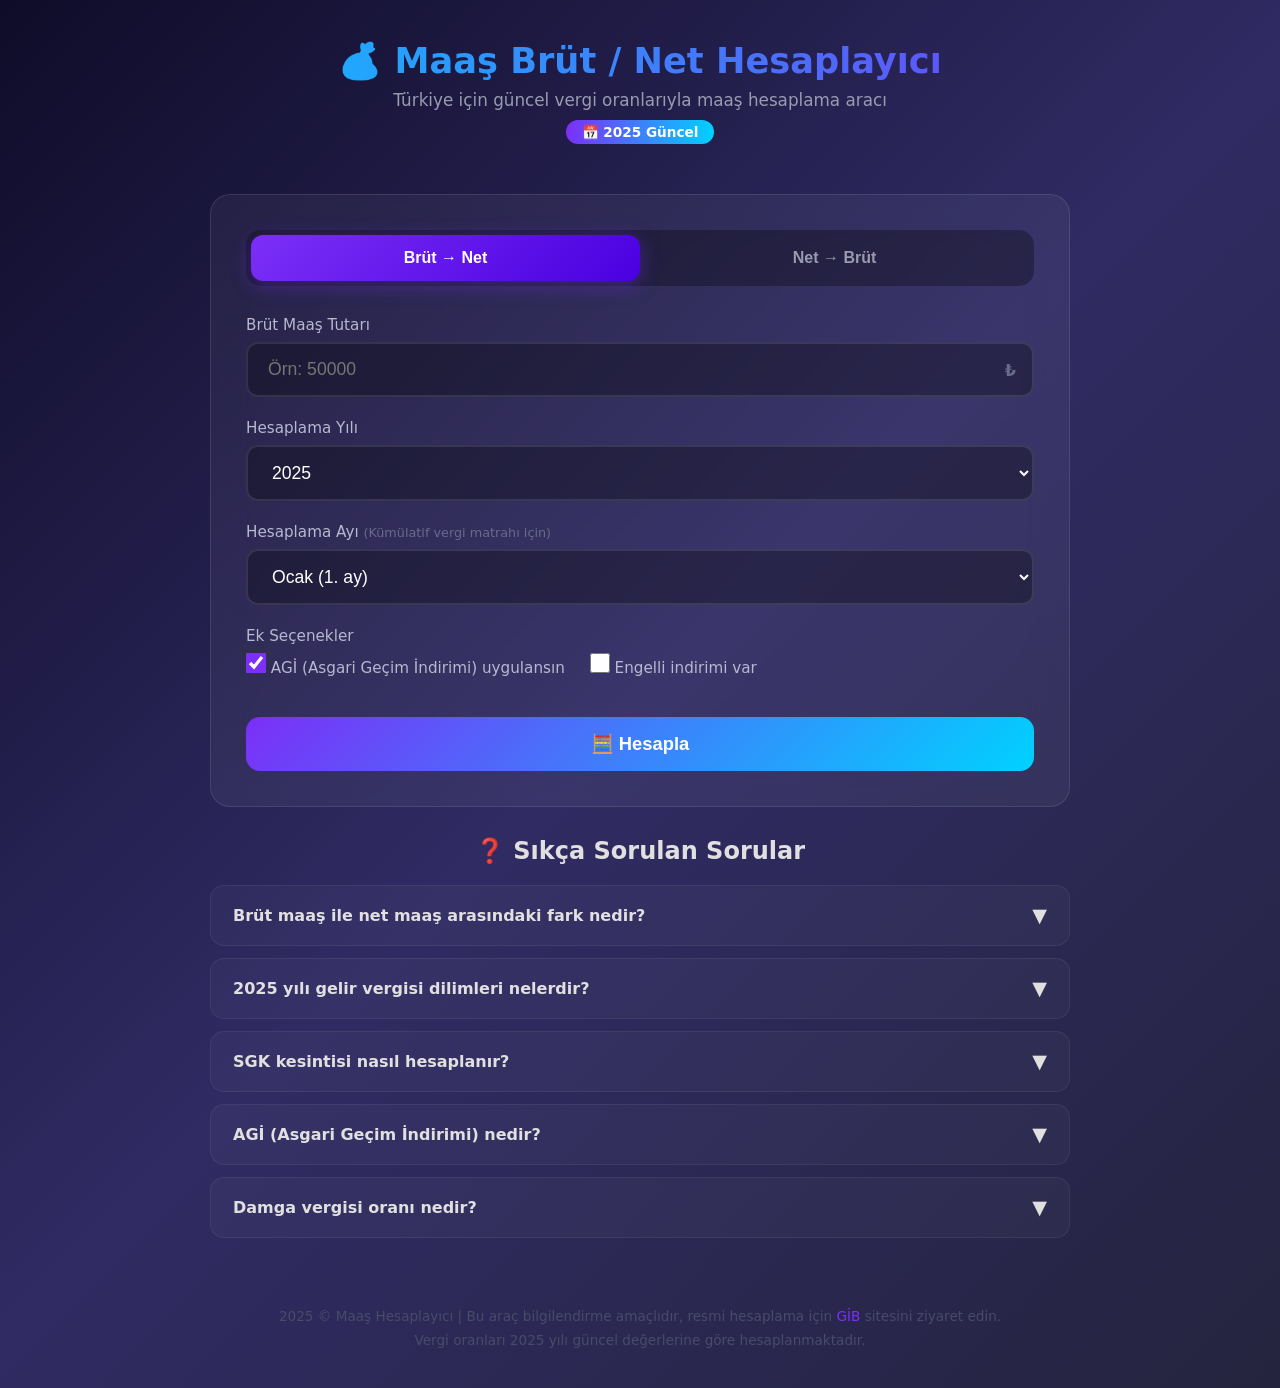
==== index.html @ 547c8569 "Create index.html" ====
<!DOCTYPE html>
<html lang="tr">
<head>
    <meta charset="UTF-8">
    <meta name="viewport" content="width=device-width, initial-scale=1.0">

    <!-- SEO META TAGLAR -->
    <title>Maaş Brüt Net Hesaplayıcı 2025 | Güncel Vergi Oranları</title>
    <meta name="description" content="2025 yılı güncel vergi oranlarıyla brüt maaştan net maaş, net maaştan brüt maaş hesaplama. SGK, gelir vergisi, damga vergisi otomatik hesaplama aracı.">
    <meta name="keywords" content="brüt net hesaplama, maaş hesaplama, brüt maaş hesaplama, net maaş hesaplama, SGK kesintisi, gelir vergisi hesaplama, 2025 maaş hesaplayıcı, maaş hesaplayıcı">
    <meta name="author" content="Maaş Hesaplayıcı">
    <meta name="robots" content="index, follow">
    <link rel="canonical" href="https://seninsiten.vercel.app/">

    <!-- Open Graph (Sosyal medya paylaşımı için) -->
    <meta property="og:title" content="Maaş Brüt Net Hesaplayıcı 2025">
    <meta property="og:description" content="Güncel vergi oranlarıyla brüt-net maaş hesaplama aracı">
    <meta property="og:type" content="website">
    <meta property="og:url" content="https://seninsiten.vercel.app/">

    <!-- Schema Markup (Google zengin sonuç) -->
    <script type="application/ld+json">
    {
        "@context": "https://schema.org",
        "@type": "WebApplication",
        "name": "Maaş Brüt Net Hesaplayıcı 2025",
        "description": "2025 güncel vergi oranlarıyla maaş hesaplama aracı",
        "url": "https://seninsiten.vercel.app/",
        "applicationCategory": "FinanceApplication",
        "operatingSystem": "Web",
        "offers": {
            "@type": "Offer",
            "price": "0",
            "priceCurrency": "TRY"
        }
    }
    </script>

    <style>
        * {
            margin: 0;
            padding: 0;
            box-sizing: border-box;
        }

        body {
            font-family: 'Segoe UI', system-ui, -apple-system, sans-serif;
            background: linear-gradient(135deg, #0f0c29, #302b63, #24243e);
            min-height: 100vh;
            color: #e0e0e0;
        }

        /* Header */
        header {
            text-align: center;
            padding: 40px 20px 20px;
        }

        header h1 {
            font-size: 2.2rem;
            background: linear-gradient(90deg, #00d2ff, #7b2ff7);
            -webkit-background-clip: text;
            -webkit-text-fill-color: transparent;
            background-clip: text;
            margin-bottom: 8px;
        }

        header p {
            color: #9a9ab0;
            font-size: 1.05rem;
        }

        .year-badge {
            display: inline-block;
            background: linear-gradient(90deg, #7b2ff7, #00d2ff);
            color: white;
            padding: 4px 16px;
            border-radius: 20px;
            font-size: 0.85rem;
            font-weight: 600;
            margin-top: 10px;
        }

        /* Container */
        .container {
            max-width: 900px;
            margin: 30px auto;
            padding: 0 20px;
        }

        /* Card */
        .card {
            background: rgba(255, 255, 255, 0.05);
            backdrop-filter: blur(20px);
            border: 1px solid rgba(255, 255, 255, 0.1);
            border-radius: 20px;
            padding: 35px;
            margin-bottom: 25px;
        }

        /* Hesaplama Yönü Toggle */
        .direction-toggle {
            display: flex;
            background: rgba(0, 0, 0, 0.3);
            border-radius: 15px;
            padding: 5px;
            margin-bottom: 30px;
        }

        .toggle-btn {
            flex: 1;
            padding: 14px;
            border: none;
            border-radius: 12px;
            background: transparent;
            color: #9a9ab0;
            font-size: 1rem;
            font-weight: 600;
            cursor: pointer;
            transition: all 0.3s;
        }

        .toggle-btn.active {
            background: linear-gradient(135deg, #7b2ff7, #4a00e0);
            color: white;
            box-shadow: 0 4px 20px rgba(123, 47, 247, 0.4);
        }

        /* Form */
        .form-group {
            margin-bottom: 22px;
        }

        .form-group label {
            display: block;
            margin-bottom: 8px;
            font-weight: 500;
            color: #b8b8d0;
            font-size: 0.95rem;
        }

        .form-group label .info {
            font-size: 0.8rem;
            color: #6a6a8a;
        }

        .input-wrapper {
            position: relative;
        }

        .input-wrapper input, .input-wrapper select {
            width: 100%;
            padding: 15px 20px;
            padding-right: 50px;
            border: 2px solid rgba(255, 255, 255, 0.1);
            border-radius: 12px;
            background: rgba(0, 0, 0, 0.3);
            color: white;
            font-size: 1.1rem;
            transition: border-color 0.3s;
            outline: none;
        }

        .input-wrapper input:focus, .input-wrapper select:focus {
            border-color: #7b2ff7;
        }

        .input-wrapper .currency {
            position: absolute;
            right: 18px;
            top: 50%;
            transform: translateY(-50%);
            color: #6a6a8a;
            font-weight: 600;
        }

        .input-wrapper select {
            padding-right: 20px;
            cursor: pointer;
        }

        .input-wrapper select option {
            background: #1a1a2e;
            color: white;
        }

        /* Checkbox */
        .checkbox-group {
            display: flex;
            gap: 25px;
            flex-wrap: wrap;
        }

        .checkbox-item {
            display: flex;
            align-items: center;
            gap: 10px;
            cursor: pointer;
        }

        .checkbox-item input[type="checkbox"] {
            width: 20px;
            height: 20px;
            accent-color: #7b2ff7;
            cursor: pointer;
        }

        /* Button */
        .calc-btn {
            width: 100%;
            padding: 16px;
            border: none;
            border-radius: 14px;
            background: linear-gradient(135deg, #7b2ff7, #00d2ff);
            color: white;
            font-size: 1.15rem;
            font-weight: 700;
            cursor: pointer;
            transition: transform 0.2s, box-shadow 0.2s;
            margin-top: 10px;
        }

        .calc-btn:hover {
            transform: translateY(-2px);
            box-shadow: 0 8px 30px rgba(123, 47, 247, 0.5);
        }

        .calc-btn:active {
            transform: translateY(0);
        }

        /* Sonuç */
        .result-card {
            display: none;
        }

        .result-card.show {
            display: block;
        }

        .result-header {
            text-align: center;
            margin-bottom: 25px;
        }

        .result-header h2 {
            font-size: 1.3rem;
            color: #b8b8d0;
            margin-bottom: 10px;
        }

        .result-amount {
            font-size: 3rem;
            font-weight: 800;
            background: linear-gradient(90deg, #00d2ff, #7b2ff7);
            -webkit-background-clip: text;
            -webkit-text-fill-color: transparent;
            background-clip: text;
        }

        .result-amount .small {
            font-size: 1.5rem;
        }

        /* Detay Tablosu */
        .detail-table {
            width: 100%;
            border-collapse: collapse;
        }

        .detail-table tr {
            border-bottom: 1px solid rgba(255, 255, 255, 0.06);
        }

        .detail-table tr:last-child {
            border-bottom: none;
        }

        .detail-table td {
            padding: 14px 5px;
        }

        .detail-table td:first-child {
            color: #9a9ab0;
        }

        .detail-table td:last-child {
            text-align: right;
            font-weight: 600;
            color: #e0e0e0;
            font-variant-numeric: tabular-nums;
        }

        .detail-table tr.highlight td {
            color: #00d2ff;
            font-weight: 700;
            font-size: 1.05rem;
            padding-top: 18px;
        }

        .detail-table tr.total td {
            color: #7b2ff7;
            font-weight: 700;
            font-size: 1.1rem;
            border-top: 2px solid rgba(123, 47, 247, 0.3);
            padding-top: 18px;
        }

        .detail-table tr.negative td:last-child {
            color: #ff6b6b;
        }

        /* Vergi Dilimi Göstergesi */
        .tax-bracket {
            margin-top: 25px;
            padding: 20px;
            background: rgba(0, 0, 0, 0.2);
            border-radius: 14px;
        }

        .tax-bracket h3 {
            color: #b8b8d0;
            margin-bottom: 12px;
            font-size: 1rem;
        }

        .bracket-bar {
            height: 10px;
            border-radius: 5px;
            background: rgba(255, 255, 255, 0.1);
            overflow: hidden;
            margin-bottom: 10px;
        }

        .bracket-fill {
            height: 100%;
            border-radius: 5px;
            background: linear-gradient(90deg, #00d2ff, #7b2ff7, #ff6b6b);
            transition: width 0.5s ease;
        }

        .bracket-labels {
            display: flex;
            justify-content: space-between;
            font-size: 0.8rem;
            color: #6a6a8a;
        }

        /* SSS Bölümü */
        .faq-section {
            margin-top: 30px;
        }

        .faq-section h2 {
            font-size: 1.5rem;
            margin-bottom: 20px;
            color: #e0e0e0;
            text-align: center;
        }

        .faq-item {
            background: rgba(255, 255, 255, 0.03);
            border: 1px solid rgba(255, 255, 255, 0.06);
            border-radius: 14px;
            margin-bottom: 12px;
            overflow: hidden;
        }

        .faq-question {
            padding: 18px 22px;
            cursor: pointer;
            font-weight: 600;
            display: flex;
            justify-content: space-between;
            align-items: center;
            transition: background 0.3s;
        }

        .faq-question:hover {
            background: rgba(255, 255, 255, 0.03);
        }

        .faq-question .arrow {
            transition: transform 0.3s;
            font-size: 1.2rem;
        }

        .faq-item.open .faq-question .arrow {
            transform: rotate(180deg);
        }

        .faq-answer {
            max-height: 0;
            overflow: hidden;
            transition: max-height 0.3s ease;
        }

        .faq-answer p {
            padding: 0 22px 18px;
            color: #9a9ab0;
            line-height: 1.7;
        }

        .faq-item.open .faq-answer {
            max-height: 300px;
        }

        /* Footer */
        footer {
            text-align: center;
            padding: 40px 20px;
            color: #4a4a6a;
            font-size: 0.85rem;
        }

        footer a {
            color: #7b2ff7;
            text-decoration: none;
        }

        /* Responsive */
        @media (max-width: 600px) {
            header h1 {
                font-size: 1.6rem;
            }

            .card {
                padding: 22px;
            }

            .result-amount {
                font-size: 2.2rem;
            }

            .checkbox-group {
                flex-direction: column;
                gap: 12px;
            }
        }
    </style>
</head>
<body>

    <header>
        <h1>💰 Maaş Brüt / Net Hesaplayıcı</h1>
        <p>Türkiye için güncel vergi oranlarıyla maaş hesaplama aracı</p>
        <span class="year-badge">📅 2025 Güncel</span>
    </header>

    <div class="container">

        <!-- Hesaplama Kartı -->
        <div class="card">
            <!-- Yön Seçimi -->
            <div class="direction-toggle">
                <button class="toggle-btn active" onclick="setDirection('brut-net')" id="btn-brut-net">
                    Brüt → Net
                </button>
                <button class="toggle-btn" onclick="setDirection('net-brut')" id="btn-net-brut">
                    Net → Brüt
                </button>
            </div>

            <!-- Maaş Girişi -->
            <div class="form-group">
                <label id="salary-label">Brüt Maaş Tutarı</label>
                <div class="input-wrapper">
                    <input type="number" id="salary" placeholder="Örn: 50000" min="0">
                    <span class="currency">₺</span>
                </div>
            </div>

            <!-- Yıl Seçimi -->
            <div class="form-group">
                <label>Hesaplama Yılı</label>
                <div class="input-wrapper">
                    <select id="year">
                        <option value="2025" selected>2025</option>
                    </select>
                </div>
            </div>

            <!-- Kümülatif Vergi Matrahı (Ay Seçimi) -->
            <div class="form-group">
                <label>Hesaplama Ayı <span class="info">(Kümülatif vergi matrahı için)</span></label>
                <div class="input-wrapper">
                    <select id="month">
                        <option value="1">Ocak (1. ay)</option>
                        <option value="2">Şubat (2. ay)</option>
                        <option value="3">Mart (3. ay)</option>
                        <option value="4">Nisan (4. ay)</option>
                        <option value="5">Mayıs (5. ay)</option>
                        <option value="6">Haziran (6. ay)</option>
                        <option value="7">Temmuz (7. ay)</option>
                        <option value="8">Ağustos (8. ay)</option>
                        <option value="9">Eylül (9. ay)</option>
                        <option value="10">Ekim (10. ay)</option>
                        <option value="11">Kasım (11. ay)</option>
                        <option value="12">Aralık (12. ay)</option>
                    </select>
                </div>
            </div>

            <!-- Ek Seçenekler -->
            <div class="form-group">
                <label>Ek Seçenekler</label>
                <div class="checkbox-group">
                    <label class="checkbox-item">
                        <input type="checkbox" id="agimin" checked>
                        AGİ (Asgari Geçim İndirimi) uygulansın
                    </label>
                    <label class="checkbox-item">
                        <input type="checkbox" id="disabled">
                        Engelli indirimi var
                    </label>
                </div>
            </div>

            <button class="calc-btn" onclick="calculate()">
                🧮 Hesapla
            </button>
        </div>

        <!-- Sonuç Kartı -->
        <div class="card result-card" id="result-card">
            <div class="result-header">
                <h2 id="result-title">Net Maaşınız</h2>
                <div class="result-amount" id="result-amount">₺0</div>
            </div>

            <table class="detail-table">
                <tr class="highlight">
                    <td>Brüt Maaş</td>
                    <td id="r-brut">₺0</td>
                </tr>
                <tr class="negative">
                    <td>SGK İşçi Payı (%14)</td>
                    <td id="r-sgk">-₺0</td>
                </tr>
                <tr class="negative">
                    <td>İşsizlik Sigortası İşçi Payı (%1)</td>
                    <td id="r-issizlik">-₺0</td>
                </tr>
                <tr>
                    <td>Gelir Vergisi Matrahı</td>
                    <td id="r-matrah">₺0</td>
                </tr>
                <tr class="negative">
                    <td>Gelir Vergisi</td>
                    <td id="r-gelir">-₺0</td>
                </tr>
                <tr class="negative">
                    <td>Damga Vergisi (%0.759)</td>
                    <td id="r-damga">-₺0</td>
                </tr>
                <tr>
                    <td>Toplam Kesinti</td>
                    <td id="r-toplam-kesinti">₺0</td>
                </tr>
                <tr class="total">
                    <td id="r-net-label">Net Maaş</td>
                    <td id="r-net">₺0</td>
                </tr>
            </table>

            <!-- İşveren Maliyeti -->
            <div style="margin-top: 25px; padding-top: 20px; border-top: 1px solid rgba(255,255,255,0.06);">
                <table class="detail-table">
                    <tr>
                        <td style="color: #6a6a8a; font-size: 0.9rem;" colspan="2">
                            İşveren Tarafı
                        </td>
                    </tr>
                    <tr>
                        <td>SGK İşveren Payı (%15.5)</td>
                        <td id="r-sgk-isveren">₺0</td>
                    </tr>
                    <tr>
                        <td>İşsizlik Sigortası İşveren Payı (%2)</td>
                        <td id="r-issizlik-isveren">₺0</td>
                    </tr>
                    <tr class="total">
                        <td>Toplam İşveren Maliyeti</td>
                        <td id="r-isveren-maliyet">₺0</td>
                    </tr>
                </table>
            </div>

            <!-- Vergi Dilimi -->
            <div class="tax-bracket">
                <h3>📊 Gelir Vergisi Dilimi</h3>
                <div class="bracket-bar">
                    <div class="bracket-fill" id="bracket-fill" style="width: 0%"></div>
                </div>
                <div class="bracket-labels">
                    <span>%15</span>
                    <span>%20</span>
                    <span>%27</span>
                    <span>%35</span>
                    <span>%40</span>
                </div>
                <p style="margin-top: 10px; font-size: 0.9rem; color: #9a9ab0;" id="bracket-text">
                    Vergi diliminiz hesaplandıktan sonra burada görünecek.
                </p>
            </div>
        </div>

        <!-- SSS (SEO için çok önemli) -->
        <div class="faq-section">
            <h2>❓ Sıkça Sorulan Sorular</h2>

            <article class="faq-item">
                <div class="faq-question" onclick="toggleFaq(this)">
                    <span>Brüt maaş ile net maaş arasındaki fark nedir?</span>
                    <span class="arrow">▼</span>
                </div>
                <div class="faq-answer">
                    <p>Brüt maaş, herhangi bir kesinti yapılmadan önceki toplam maaş tutarıdır. Net maaş ise SGK primi, gelir vergisi ve damga vergisi gibi yasal kesintiler düşüldükten sonra elinize geçen tutardır. 2025 yılında brüt maaştan net maaşa geçişte yaklaşık %25-35 oranında kesinti uygulanmaktadır.</p>
                </div>
            </article>

            <article class="faq-item">
                <div class="faq-question" onclick="toggleFaq(this)">
                    <span>2025 yılı gelir vergisi dilimleri nelerdir?</span>
                    <span class="arrow">▼</span>
                </div>
                <div class="faq-answer">
                    <p>2025 yılı gelir vergisi dilimleri: 158.000 TL'ye kadar %15, 330.000 TL'ye kadar %20, 800.000 TL'ye kadar %27, 4.300.000 TL'ye kadar %35, 4.300.000 TL üzeri %40 oranında uygulanmaktadır. Bu dilimler kümülatif vergi matrahına göre hesaplanır.</p>
                </div>
            </article>

            <article class="faq-item">
                <div class="faq-question" onclick="toggleFaq(this)">
                    <span>SGK kesintisi nasıl hesaplanır?</span>
                    <span class="arrow">▼</span>
                </div>
                <div class="faq-answer">
                    <p>SGK işçi payı brüt maaşın %14'ü, işsizlik sigortası işçi payı ise %1'i oranında kesilir. İşveren tarafında ise SGK payı %15.5, işsizlik sigortası %2 olarak hesaplanır. SGK primine esas kazanç tavanı 2025 yılı için aylık olarak belirlenmiştir.</p>
                </div>
            </article>

            <article class="faq-item">
                <div class="faq-question" onclick="toggleFaq(this)">
                    <span>AGİ (Asgari Geçim İndirimi) nedir?</span>
                    <span class="arrow">▼</span>
                </div>
                <div class="faq-answer">
                    <p>AGİ, çalışanların asgari geçim düzeyindeki gelirlerinin vergilendirilmemesi için uygulanan bir indirimdir. Medeni durum ve çocuk sayısına göre değişen AGİ tutarı, hesaplanan gelir vergisinden düşülür. 2025 yılında AGİ uygulaması devam etmektedir.</p>
                </div>
            </article>

            <article class="faq-item">
                <div class="faq-question" onclick="toggleFaq(this)">
                    <span>Damga vergisi oranı nedir?</span>
                    <span class="arrow">▼</span>
                </div>
                <div class="faq-answer">
                    <p>Maaş bordrosunda uygulanan damga vergisi oranı binde 7.59'dur (%0.759). Bu oran brüt maaş üzerinden hesaplanır ve net maaştan düşülür.</p>
                </div>
            </article>
        </div>

    </div>

    <footer>
        <p>2025 © Maaş Hesaplayıcı | Bu araç bilgilendirme amaçlıdır, resmi hesaplama için
            <a href="https://www.gib.gov.tr" target="_blank" rel="noopener">GİB</a> sitesini ziyaret edin.
        </p>
        <p style="margin-top: 8px;">
            Vergi oranları 2025 yılı güncel değerlerine göre hesaplanmaktadır.
        </p>
    </footer>

    <script>
        // ============= AYARLAR =============
        let direction = 'brut-net';

        // 2025 Gelir Vergisi Dilimleri
        const TAX_BRACKETS_2025 = [
            { limit: 158000, rate: 0.15 },
            { limit: 330000, rate: 0.20 },
            { limit: 800000, rate: 0.27 },
            { limit: 4300000, rate: 0.35 },
            { limit: Infinity, rate: 0.40 }
        ];

        const SGK_EMPLOYEE = 0.14;
        const UNEMPLOYMENT_EMPLOYEE = 0.01;
        const SGK_EMPLOYER = 0.155;
        const UNEMPLOYMENT_EMPLOYER = 0.02;
        const STAMP_TAX = 0.00759;

        // SGK Taban ve Tavan (2025 - yaklaşık değerler, güncellenebilir)
        const SGK_TABAN_2025 = 22104; // Asgari ücret brüt
        const SGK_TAVAN_2025 = 165780; // SGK tavan

        // ============= YÖN DEĞİŞTİRME =============
        function setDirection(dir) {
            direction = dir;
            document.getElementById('btn-brut-net').classList.toggle('active', dir === 'brut-net');
            document.getElementById('btn-net-brut').classList.toggle('active', dir === 'net-brut');
            document.getElementById('salary-label').textContent =
                dir === 'brut-net' ? 'Brüt Maaş Tutarı' : 'Net Maaş Tutarı (Elde etmek istediğiniz)';
            document.getElementById('salary').placeholder =
                dir === 'brut-net' ? 'Örn: 50000' : 'Örn: 35000';
        }

        // ============= GELİR VERGİSİ HESAPLAMA =============
        function calculateIncomeTax(cumulativeBase, currentMatrah) {
            const prevBase = cumulativeBase - currentMatrah;
            const totalTax = calcTaxForAmount(cumulativeBase);
            const prevTax = calcTaxForAmount(prevBase);
            return totalTax - prevTax;
        }

        function calcTaxForAmount(amount) {
            if (amount <= 0) return 0;
            let tax = 0;
            let prev = 0;
            for (const bracket of TAX_BRACKETS_2025) {
                if (amount <= bracket.limit) {
                    tax += (amount - prev) * bracket.rate;
                    break;
                } else {
                    tax += (bracket.limit - prev) * bracket.rate;
                    prev = bracket.limit;
                }
            }
            return tax;
        }

        function getCurrentBracketRate(cumulativeBase) {
            for (const bracket of TAX_BRACKETS_2025) {
                if (cumulativeBase <= bracket.limit) {
                    return bracket.rate;
                }
            }
            return 0.40;
        }

        function getBracketPercentage(cumulativeBase) {
            const maxRelevant = 4300000;
            return Math.min((cumulativeBase / maxRelevant) * 100, 100);
        }

        // ============= ANA HESAPLAMA =============
        function calculate() {
            const salaryInput = parseFloat(document.getElementById('salary').value);
            const month = parseInt(document.getElementById('month').value);

            if (!salaryInput || salaryInput <= 0) {
                alert('Lütfen geçerli bir maaş tutarı girin.');
                return;
            }

            let brut, net;

            if (direction === 'brut-net') {
                brut = salaryInput;
            } else {
                // Net'ten brüte iteratif hesaplama
                brut = findBrutFromNet(salaryInput, month);
            }

            // SGK matrahı (tavan kontrolü)
            const sgkMatrah = Math.min(brut, SGK_TAVAN_2025);

            // SGK Kesintileri
            const sgkEmployee = sgkMatrah * SGK_EMPLOYEE;
            const unemploymentEmployee = sgkMatrah * UNEMPLOYMENT_EMPLOYEE;

            // Gelir Vergisi Matrahı
            const gelirMatrah = brut - sgkEmployee - unemploymentEmployee;

            // Kümülatif matrah (önceki aylar + bu ay)
            const cumulativeBase = gelirMatrah * month;
            const prevCumulativeBase = gelirMatrah * (month - 1);

            // Gelir Vergisi
            const incomeTax = calculateIncomeTax(cumulativeBase, gelirMatrah);

            // Damga Vergisi
            const stampTax = brut * STAMP_TAX;

            // Toplam Kesinti
            const totalDeduction = sgkEmployee + unemploymentEmployee + incomeTax + stampTax;

            // Net Maaş
            net = brut - totalDeduction;

            // İşveren Maliyeti
            const sgkEmployer = sgkMatrah * SGK_EMPLOYER;
            const unemploymentEmployer = sgkMatrah * UNEMPLOYMENT_EMPLOYER;
            const totalEmployerCost = brut + sgkEmployer + unemploymentEmployer;

            // Vergi dilimi bilgisi
            const currentRate = getCurrentBracketRate(cumulativeBase);
            const bracketPercent = getBracketPercentage(cumulativeBase);

            // Sonuçları göster
            displayResults({
                brut, net, sgkEmployee, unemploymentEmployee,
                gelirMatrah, incomeTax, stampTax, totalDeduction,
                sgkEmployer, unemploymentEmployer, totalEmployerCost,
                currentRate, bracketPercent, cumulativeBase, month
            });
        }

        function findBrutFromNet(targetNet, month) {
            // Binary search ile brüt maaş bul
            let low = targetNet;
            let high = targetNet * 2.5;

            for (let i = 0; i < 100; i++) {
                const mid = (low + high) / 2;
                const sgkMatrah = Math.min(mid, SGK_TAVAN_2025);
                const sgk = sgkMatrah * SGK_EMPLOYEE;
                const issizlik = sgkMatrah * UNEMPLOYMENT_EMPLOYEE;
                const matrah = mid - sgk - issizlik;
                const cumBase = matrah * month;
                const tax = calculateIncomeTax(cumBase, matrah);
                const damga = mid * STAMP_TAX;
                const calcNet = mid - sgk - issizlik - tax - damga;

                if (Math.abs(calcNet - targetNet) < 0.01) {
                    return mid;
                } else if (calcNet > targetNet) {
                    high = mid;
                } else {
                    low = mid;
                }
            }
            return (low + high) / 2;
        }

        // ============= SONUÇLARI GÖSTER =============
        function displayResults(r) {
            const fmt = (n) => '₺' + n.toLocaleString('tr-TR', {
                minimumFractionDigits: 2,
                maximumFractionDigits: 2
            });

            document.getElementById('result-card').classList.add('show');

            if (direction === 'brut-net') {
                document.getElementById('result-title').textContent = 'Net Maaşınız';
                document.getElementById('result-amount').innerHTML = fmt(r.net);
            } else {
                document.getElementById('result-title').textContent = 'Brüt Maaşınız';
                document.getElementById('result-amount').innerHTML = fmt(r.brut);
            }

            document.getElementById('r-brut').textContent = fmt(r.brut);
            document.getElementById('r-sgk').textContent = '-' + fmt(r.sgkEmployee);
            document.getElementById('r-issizlik').textContent = '-' + fmt(r.unemploymentEmployee);
            document.getElementById('r-matrah').textContent = fmt(r.gelirMatrah);
            document.getElementById('r-gelir').textContent = '-' + fmt(r.incomeTax);
            document.getElementById('r-damga').textContent = '-' + fmt(r.stampTax);
            document.getElementById('r-toplam-kesinti').textContent = '-' + fmt(r.totalDeduction);
            document.getElementById('r-net').textContent = fmt(r.net);

            document.getElementById('r-sgk-isveren').textContent = fmt(r.sgkEmployer);
            document.getElementById('r-issizlik-isveren').textContent = fmt(r.unemploymentEmployer);
            document.getElementById('r-isveren-maliyet').textContent = fmt(r.totalEmployerCost);

            // Vergi dilimi
            document.getElementById('bracket-fill').style.width = r.bracketPercent + '%';
            document.getElementById('bracket-text').textContent =
                `${r.month}. ay sonu kümülatif vergi matrahınız: ${fmt(r.cumulativeBase)} → Mevcut dilim: %${(r.currentRate * 100).toFixed(0)}`;

            // Sonuç kartına kaydır
            document.getElementById('result-card').scrollIntoView({
                behavior: 'smooth',
                block: 'start'
            });
        }

        // ============= SSS TOGGLE =============
        function toggleFaq(el) {
            const item = el.parentElement;
            item.classList.toggle('open');
        }

        // Enter tuşuyla hesaplama
        document.getElementById('salary').addEventListener('keypress', function(e) {
            if (e.key === 'Enter') calculate();
        });
    </script>

</body>
</html>
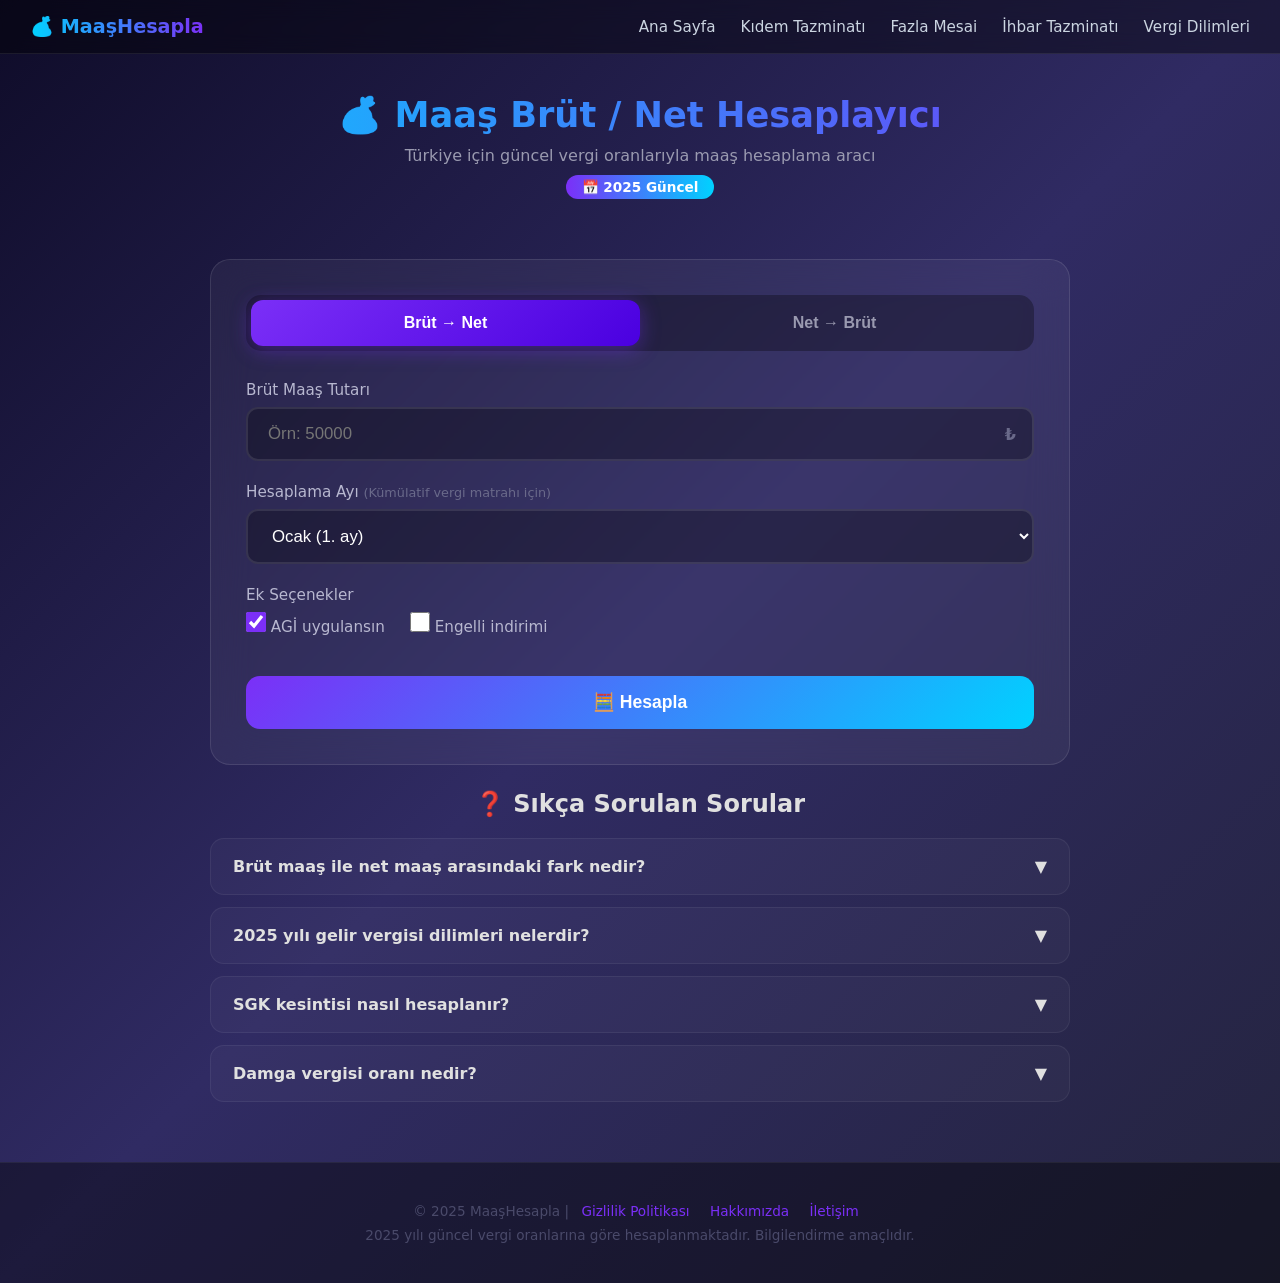
==== commit 9dbd258d: "Update index.html" ====
--- a/index.html
+++ b/index.html
@@ -3,22 +3,16 @@
 <head>
     <meta charset="UTF-8">
     <meta name="viewport" content="width=device-width, initial-scale=1.0">
-
-    <!-- SEO META TAGLAR -->
     <title>Maaş Brüt Net Hesaplayıcı 2025 | Güncel Vergi Oranları</title>
     <meta name="description" content="2025 yılı güncel vergi oranlarıyla brüt maaştan net maaş, net maaştan brüt maaş hesaplama. SGK, gelir vergisi, damga vergisi otomatik hesaplama aracı.">
-    <meta name="keywords" content="brüt net hesaplama, maaş hesaplama, brüt maaş hesaplama, net maaş hesaplama, SGK kesintisi, gelir vergisi hesaplama, 2025 maaş hesaplayıcı, maaş hesaplayıcı">
-    <meta name="author" content="Maaş Hesaplayıcı">
+    <meta name="keywords" content="brüt net hesaplama, maaş hesaplama, brüt maaş hesaplama, net maaş hesaplama, SGK kesintisi, gelir vergisi hesaplama, 2025 maaş hesaplayıcı">
     <meta name="robots" content="index, follow">
     <link rel="canonical" href="https://seninsiten.vercel.app/">
-
-    <!-- Open Graph (Sosyal medya paylaşımı için) -->
     <meta property="og:title" content="Maaş Brüt Net Hesaplayıcı 2025">
-    <meta property="og:description" content="Güncel vergi oranlarıyla brüt-net maaş hesaplama aracı">
+    <meta property="og:description" content="2025 güncel vergi oranlarıyla brüt-net maaş hesaplama aracı.">
     <meta property="og:type" content="website">
     <meta property="og:url" content="https://seninsiten.vercel.app/">
-
-    <!-- Schema Markup (Google zengin sonuç) -->
+    <link rel="stylesheet" href="/style.css">
     <script type="application/ld+json">
     {
         "@context": "https://schema.org",
@@ -35,857 +29,372 @@
         }
     }
     </script>
-
-    <style>
-        * {
-            margin: 0;
-            padding: 0;
-            box-sizing: border-box;
-        }
-
-        body {
-            font-family: 'Segoe UI', system-ui, -apple-system, sans-serif;
-            background: linear-gradient(135deg, #0f0c29, #302b63, #24243e);
-            min-height: 100vh;
-            color: #e0e0e0;
-        }
-
-        /* Header */
-        header {
-            text-align: center;
-            padding: 40px 20px 20px;
-        }
-
-        header h1 {
-            font-size: 2.2rem;
-            background: linear-gradient(90deg, #00d2ff, #7b2ff7);
-            -webkit-background-clip: text;
-            -webkit-text-fill-color: transparent;
-            background-clip: text;
-            margin-bottom: 8px;
-        }
-
-        header p {
-            color: #9a9ab0;
-            font-size: 1.05rem;
-        }
-
-        .year-badge {
-            display: inline-block;
-            background: linear-gradient(90deg, #7b2ff7, #00d2ff);
-            color: white;
-            padding: 4px 16px;
-            border-radius: 20px;
-            font-size: 0.85rem;
-            font-weight: 600;
-            margin-top: 10px;
-        }
-
-        /* Container */
-        .container {
-            max-width: 900px;
-            margin: 30px auto;
-            padding: 0 20px;
-        }
-
-        /* Card */
-        .card {
-            background: rgba(255, 255, 255, 0.05);
-            backdrop-filter: blur(20px);
-            border: 1px solid rgba(255, 255, 255, 0.1);
-            border-radius: 20px;
-            padding: 35px;
-            margin-bottom: 25px;
-        }
-
-        /* Hesaplama Yönü Toggle */
-        .direction-toggle {
-            display: flex;
-            background: rgba(0, 0, 0, 0.3);
-            border-radius: 15px;
-            padding: 5px;
-            margin-bottom: 30px;
-        }
-
-        .toggle-btn {
-            flex: 1;
-            padding: 14px;
-            border: none;
-            border-radius: 12px;
-            background: transparent;
-            color: #9a9ab0;
-            font-size: 1rem;
-            font-weight: 600;
-            cursor: pointer;
-            transition: all 0.3s;
-        }
-
-        .toggle-btn.active {
-            background: linear-gradient(135deg, #7b2ff7, #4a00e0);
-            color: white;
-            box-shadow: 0 4px 20px rgba(123, 47, 247, 0.4);
-        }
-
-        /* Form */
-        .form-group {
-            margin-bottom: 22px;
-        }
-
-        .form-group label {
-            display: block;
-            margin-bottom: 8px;
-            font-weight: 500;
-            color: #b8b8d0;
-            font-size: 0.95rem;
-        }
-
-        .form-group label .info {
-            font-size: 0.8rem;
-            color: #6a6a8a;
-        }
-
-        .input-wrapper {
-            position: relative;
-        }
-
-        .input-wrapper input, .input-wrapper select {
-            width: 100%;
-            padding: 15px 20px;
-            padding-right: 50px;
-            border: 2px solid rgba(255, 255, 255, 0.1);
-            border-radius: 12px;
-            background: rgba(0, 0, 0, 0.3);
-            color: white;
-            font-size: 1.1rem;
-            transition: border-color 0.3s;
-            outline: none;
-        }
-
-        .input-wrapper input:focus, .input-wrapper select:focus {
-            border-color: #7b2ff7;
-        }
-
-        .input-wrapper .currency {
-            position: absolute;
-            right: 18px;
-            top: 50%;
-            transform: translateY(-50%);
-            color: #6a6a8a;
-            font-weight: 600;
-        }
-
-        .input-wrapper select {
-            padding-right: 20px;
-            cursor: pointer;
-        }
-
-        .input-wrapper select option {
-            background: #1a1a2e;
-            color: white;
-        }
-
-        /* Checkbox */
-        .checkbox-group {
-            display: flex;
-            gap: 25px;
-            flex-wrap: wrap;
-        }
-
-        .checkbox-item {
-            display: flex;
-            align-items: center;
-            gap: 10px;
-            cursor: pointer;
-        }
-
-        .checkbox-item input[type="checkbox"] {
-            width: 20px;
-            height: 20px;
-            accent-color: #7b2ff7;
-            cursor: pointer;
-        }
-
-        /* Button */
-        .calc-btn {
-            width: 100%;
-            padding: 16px;
-            border: none;
-            border-radius: 14px;
-            background: linear-gradient(135deg, #7b2ff7, #00d2ff);
-            color: white;
-            font-size: 1.15rem;
-            font-weight: 700;
-            cursor: pointer;
-            transition: transform 0.2s, box-shadow 0.2s;
-            margin-top: 10px;
-        }
-
-        .calc-btn:hover {
-            transform: translateY(-2px);
-            box-shadow: 0 8px 30px rgba(123, 47, 247, 0.5);
-        }
-
-        .calc-btn:active {
-            transform: translateY(0);
-        }
-
-        /* Sonuç */
-        .result-card {
-            display: none;
-        }
-
-        .result-card.show {
-            display: block;
-        }
-
-        .result-header {
-            text-align: center;
-            margin-bottom: 25px;
-        }
-
-        .result-header h2 {
-            font-size: 1.3rem;
-            color: #b8b8d0;
-            margin-bottom: 10px;
-        }
-
-        .result-amount {
-            font-size: 3rem;
-            font-weight: 800;
-            background: linear-gradient(90deg, #00d2ff, #7b2ff7);
-            -webkit-background-clip: text;
-            -webkit-text-fill-color: transparent;
-            background-clip: text;
-        }
-
-        .result-amount .small {
-            font-size: 1.5rem;
-        }
-
-        /* Detay Tablosu */
-        .detail-table {
-            width: 100%;
-            border-collapse: collapse;
-        }
-
-        .detail-table tr {
-            border-bottom: 1px solid rgba(255, 255, 255, 0.06);
-        }
-
-        .detail-table tr:last-child {
-            border-bottom: none;
-        }
-
-        .detail-table td {
-            padding: 14px 5px;
-        }
-
-        .detail-table td:first-child {
-            color: #9a9ab0;
-        }
-
-        .detail-table td:last-child {
-            text-align: right;
-            font-weight: 600;
-            color: #e0e0e0;
-            font-variant-numeric: tabular-nums;
-        }
-
-        .detail-table tr.highlight td {
-            color: #00d2ff;
-            font-weight: 700;
-            font-size: 1.05rem;
-            padding-top: 18px;
-        }
-
-        .detail-table tr.total td {
-            color: #7b2ff7;
-            font-weight: 700;
-            font-size: 1.1rem;
-            border-top: 2px solid rgba(123, 47, 247, 0.3);
-            padding-top: 18px;
-        }
-
-        .detail-table tr.negative td:last-child {
-            color: #ff6b6b;
-        }
-
-        /* Vergi Dilimi Göstergesi */
-        .tax-bracket {
-            margin-top: 25px;
-            padding: 20px;
-            background: rgba(0, 0, 0, 0.2);
-            border-radius: 14px;
-        }
-
-        .tax-bracket h3 {
-            color: #b8b8d0;
-            margin-bottom: 12px;
-            font-size: 1rem;
-        }
-
-        .bracket-bar {
-            height: 10px;
-            border-radius: 5px;
-            background: rgba(255, 255, 255, 0.1);
-            overflow: hidden;
-            margin-bottom: 10px;
-        }
-
-        .bracket-fill {
-            height: 100%;
-            border-radius: 5px;
-            background: linear-gradient(90deg, #00d2ff, #7b2ff7, #ff6b6b);
-            transition: width 0.5s ease;
-        }
-
-        .bracket-labels {
-            display: flex;
-            justify-content: space-between;
-            font-size: 0.8rem;
-            color: #6a6a8a;
-        }
-
-        /* SSS Bölümü */
-        .faq-section {
-            margin-top: 30px;
-        }
-
-        .faq-section h2 {
-            font-size: 1.5rem;
-            margin-bottom: 20px;
-            color: #e0e0e0;
-            text-align: center;
-        }
-
-        .faq-item {
-            background: rgba(255, 255, 255, 0.03);
-            border: 1px solid rgba(255, 255, 255, 0.06);
-            border-radius: 14px;
-            margin-bottom: 12px;
-            overflow: hidden;
-        }
-
-        .faq-question {
-            padding: 18px 22px;
-            cursor: pointer;
-            font-weight: 600;
-            display: flex;
-            justify-content: space-between;
-            align-items: center;
-            transition: background 0.3s;
-        }
-
-        .faq-question:hover {
-            background: rgba(255, 255, 255, 0.03);
-        }
-
-        .faq-question .arrow {
-            transition: transform 0.3s;
-            font-size: 1.2rem;
-        }
-
-        .faq-item.open .faq-question .arrow {
-            transform: rotate(180deg);
-        }
-
-        .faq-answer {
-            max-height: 0;
-            overflow: hidden;
-            transition: max-height 0.3s ease;
-        }
-
-        .faq-answer p {
-            padding: 0 22px 18px;
-            color: #9a9ab0;
-            line-height: 1.7;
-        }
-
-        .faq-item.open .faq-answer {
-            max-height: 300px;
-        }
-
-        /* Footer */
-        footer {
-            text-align: center;
-            padding: 40px 20px;
-            color: #4a4a6a;
-            font-size: 0.85rem;
-        }
-
-        footer a {
-            color: #7b2ff7;
-            text-decoration: none;
-        }
-
-        /* Responsive */
-        @media (max-width: 600px) {
-            header h1 {
-                font-size: 1.6rem;
-            }
-
-            .card {
-                padding: 22px;
-            }
-
-            .result-amount {
-                font-size: 2.2rem;
-            }
-
-            .checkbox-group {
-                flex-direction: column;
-                gap: 12px;
-            }
-        }
-    </style>
 </head>
 <body>
 
-    <header>
-        <h1>💰 Maaş Brüt / Net Hesaplayıcı</h1>
-        <p>Türkiye için güncel vergi oranlarıyla maaş hesaplama aracı</p>
-        <span class="year-badge">📅 2025 Güncel</span>
-    </header>
-
-    <div class="container">
-
-        <!-- Hesaplama Kartı -->
-        <div class="card">
-            <!-- Yön Seçimi -->
-            <div class="direction-toggle">
-                <button class="toggle-btn active" onclick="setDirection('brut-net')" id="btn-brut-net">
-                    Brüt → Net
-                </button>
-                <button class="toggle-btn" onclick="setDirection('net-brut')" id="btn-net-brut">
-                    Net → Brüt
-                </button>
-            </div>
-
-            <!-- Maaş Girişi -->
-            <div class="form-group">
-                <label id="salary-label">Brüt Maaş Tutarı</label>
-                <div class="input-wrapper">
-                    <input type="number" id="salary" placeholder="Örn: 50000" min="0">
-                    <span class="currency">₺</span>
-                </div>
-            </div>
-
-            <!-- Yıl Seçimi -->
-            <div class="form-group">
-                <label>Hesaplama Yılı</label>
-                <div class="input-wrapper">
-                    <select id="year">
-                        <option value="2025" selected>2025</option>
-                    </select>
-                </div>
-            </div>
-
-            <!-- Kümülatif Vergi Matrahı (Ay Seçimi) -->
-            <div class="form-group">
-                <label>Hesaplama Ayı <span class="info">(Kümülatif vergi matrahı için)</span></label>
-                <div class="input-wrapper">
-                    <select id="month">
-                        <option value="1">Ocak (1. ay)</option>
-                        <option value="2">Şubat (2. ay)</option>
-                        <option value="3">Mart (3. ay)</option>
-                        <option value="4">Nisan (4. ay)</option>
-                        <option value="5">Mayıs (5. ay)</option>
-                        <option value="6">Haziran (6. ay)</option>
-                        <option value="7">Temmuz (7. ay)</option>
-                        <option value="8">Ağustos (8. ay)</option>
-                        <option value="9">Eylül (9. ay)</option>
-                        <option value="10">Ekim (10. ay)</option>
-                        <option value="11">Kasım (11. ay)</option>
-                        <option value="12">Aralık (12. ay)</option>
-                    </select>
-                </div>
-            </div>
-
-            <!-- Ek Seçenekler -->
-            <div class="form-group">
-                <label>Ek Seçenekler</label>
-                <div class="checkbox-group">
-                    <label class="checkbox-item">
-                        <input type="checkbox" id="agimin" checked>
-                        AGİ (Asgari Geçim İndirimi) uygulansın
-                    </label>
-                    <label class="checkbox-item">
-                        <input type="checkbox" id="disabled">
-                        Engelli indirimi var
-                    </label>
-                </div>
-            </div>
-
-            <button class="calc-btn" onclick="calculate()">
-                🧮 Hesapla
+<nav>
+    <span class="logo">💰 MaaşHesapla</span>
+    <a href="/">Ana Sayfa</a>
+    <a href="/kidem-tazminati.html">Kıdem Tazminatı</a>
+    <a href="/fazla-mesai.html">Fazla Mesai</a>
+    <a href="/ihbar-tazminati.html">İhbar Tazminatı</a>
+    <a href="/gelir-vergisi-dilimleri-2025.html">Vergi Dilimleri</a>
+</nav>
+
+<div class="page-header">
+    <h1>💰 Maaş Brüt / Net Hesaplayıcı</h1>
+    <p>Türkiye için güncel vergi oranlarıyla maaş hesaplama aracı</p>
+    <span class="year-badge">📅 2025 Güncel</span>
+</div>
+
+<div class="container">
+
+    <div class="card">
+        <div class="direction-toggle">
+            <button class="toggle-btn active" onclick="setDirection('brut-net')" id="btn-brut-net">
+                Brüt → Net
             </button>
-        </div>
-
-        <!-- Sonuç Kartı -->
-        <div class="card result-card" id="result-card">
-            <div class="result-header">
-                <h2 id="result-title">Net Maaşınız</h2>
-                <div class="result-amount" id="result-amount">₺0</div>
-            </div>
-
+            <button class="toggle-btn" onclick="setDirection('net-brut')" id="btn-net-brut">
+                Net → Brüt
+            </button>
+        </div>
+
+        <div class="form-group">
+            <label id="salary-label">Brüt Maaş Tutarı</label>
+            <div class="input-wrapper">
+                <input type="number" id="salary" placeholder="Örn: 50000" min="0">
+                <span class="currency">₺</span>
+            </div>
+        </div>
+
+        <div class="form-group">
+            <label>Hesaplama Ayı <span class="info">(Kümülatif vergi matrahı için)</span></label>
+            <div class="input-wrapper">
+                <select id="month">
+                    <option value="1">Ocak (1. ay)</option>
+                    <option value="2">Şubat (2. ay)</option>
+                    <option value="3">Mart (3. ay)</option>
+                    <option value="4">Nisan (4. ay)</option>
+                    <option value="5">Mayıs (5. ay)</option>
+                    <option value="6">Haziran (6. ay)</option>
+                    <option value="7">Temmuz (7. ay)</option>
+                    <option value="8">Ağustos (8. ay)</option>
+                    <option value="9">Eylül (9. ay)</option>
+                    <option value="10">Ekim (10. ay)</option>
+                    <option value="11">Kasım (11. ay)</option>
+                    <option value="12">Aralık (12. ay)</option>
+                </select>
+            </div>
+        </div>
+
+        <div class="form-group">
+            <label>Ek Seçenekler</label>
+            <div class="checkbox-group">
+                <label class="checkbox-item">
+                    <input type="checkbox" id="agimin" checked>
+                    AGİ uygulansın
+                </label>
+                <label class="checkbox-item">
+                    <input type="checkbox" id="disabled">
+                    Engelli indirimi
+                </label>
+            </div>
+        </div>
+
+        <button class="calc-btn" onclick="calculate()">🧮 Hesapla</button>
+    </div>
+
+    <div class="card result-card" id="result-card">
+        <div class="result-header">
+            <h2 id="result-title">Net Maaşınız</h2>
+            <div class="result-amount" id="result-amount">₺0</div>
+        </div>
+
+        <table class="detail-table">
+            <tr class="highlight">
+                <td>Brüt Maaş</td>
+                <td id="r-brut">₺0</td>
+            </tr>
+            <tr class="negative">
+                <td>SGK İşçi Payı (%14)</td>
+                <td id="r-sgk">-₺0</td>
+            </tr>
+            <tr class="negative">
+                <td>İşsizlik Sigortası İşçi Payı (%1)</td>
+                <td id="r-issizlik">-₺0</td>
+            </tr>
+            <tr>
+                <td>Gelir Vergisi Matrahı</td>
+                <td id="r-matrah">₺0</td>
+            </tr>
+            <tr class="negative">
+                <td>Gelir Vergisi</td>
+                <td id="r-gelir">-₺0</td>
+            </tr>
+            <tr class="negative">
+                <td>Damga Vergisi (%0.759)</td>
+                <td id="r-damga">-₺0</td>
+            </tr>
+            <tr>
+                <td>Toplam Kesinti</td>
+                <td id="r-toplam-kesinti">₺0</td>
+            </tr>
+            <tr class="total">
+                <td>Net Maaş</td>
+                <td id="r-net">₺0</td>
+            </tr>
+        </table>
+
+        <div style="margin-top:25px;padding-top:20px;border-top:1px solid rgba(255,255,255,0.06);">
             <table class="detail-table">
-                <tr class="highlight">
-                    <td>Brüt Maaş</td>
-                    <td id="r-brut">₺0</td>
-                </tr>
-                <tr class="negative">
-                    <td>SGK İşçi Payı (%14)</td>
-                    <td id="r-sgk">-₺0</td>
-                </tr>
-                <tr class="negative">
-                    <td>İşsizlik Sigortası İşçi Payı (%1)</td>
-                    <td id="r-issizlik">-₺0</td>
+                <tr>
+                    <td style="color:#6a6a8a;font-size:0.9rem;" colspan="2">İşveren Tarafı</td>
                 </tr>
                 <tr>
-                    <td>Gelir Vergisi Matrahı</td>
-                    <td id="r-matrah">₺0</td>
-                </tr>
-                <tr class="negative">
-                    <td>Gelir Vergisi</td>
-                    <td id="r-gelir">-₺0</td>
-                </tr>
-                <tr class="negative">
-                    <td>Damga Vergisi (%0.759)</td>
-                    <td id="r-damga">-₺0</td>
+                    <td>SGK İşveren Payı (%15.5)</td>
+                    <td id="r-sgk-isveren">₺0</td>
                 </tr>
                 <tr>
-                    <td>Toplam Kesinti</td>
-                    <td id="r-toplam-kesinti">₺0</td>
+                    <td>İşsizlik Sigortası İşveren Payı (%2)</td>
+                    <td id="r-issizlik-isveren">₺0</td>
                 </tr>
                 <tr class="total">
-                    <td id="r-net-label">Net Maaş</td>
-                    <td id="r-net">₺0</td>
+                    <td>Toplam İşveren Maliyeti</td>
+                    <td id="r-isveren-maliyet">₺0</td>
                 </tr>
             </table>
-
-            <!-- İşveren Maliyeti -->
-            <div style="margin-top: 25px; padding-top: 20px; border-top: 1px solid rgba(255,255,255,0.06);">
-                <table class="detail-table">
-                    <tr>
-                        <td style="color: #6a6a8a; font-size: 0.9rem;" colspan="2">
-                            İşveren Tarafı
-                        </td>
-                    </tr>
-                    <tr>
-                        <td>SGK İşveren Payı (%15.5)</td>
-                        <td id="r-sgk-isveren">₺0</td>
-                    </tr>
-                    <tr>
-                        <td>İşsizlik Sigortası İşveren Payı (%2)</td>
-                        <td id="r-issizlik-isveren">₺0</td>
-                    </tr>
-                    <tr class="total">
-                        <td>Toplam İşveren Maliyeti</td>
-                        <td id="r-isveren-maliyet">₺0</td>
-                    </tr>
-                </table>
-            </div>
-
-            <!-- Vergi Dilimi -->
-            <div class="tax-bracket">
-                <h3>📊 Gelir Vergisi Dilimi</h3>
-                <div class="bracket-bar">
-                    <div class="bracket-fill" id="bracket-fill" style="width: 0%"></div>
-                </div>
-                <div class="bracket-labels">
-                    <span>%15</span>
-                    <span>%20</span>
-                    <span>%27</span>
-                    <span>%35</span>
-                    <span>%40</span>
-                </div>
-                <p style="margin-top: 10px; font-size: 0.9rem; color: #9a9ab0;" id="bracket-text">
-                    Vergi diliminiz hesaplandıktan sonra burada görünecek.
-                </p>
-            </div>
-        </div>
-
-        <!-- SSS (SEO için çok önemli) -->
-        <div class="faq-section">
-            <h2>❓ Sıkça Sorulan Sorular</h2>
-
-            <article class="faq-item">
-                <div class="faq-question" onclick="toggleFaq(this)">
-                    <span>Brüt maaş ile net maaş arasındaki fark nedir?</span>
-                    <span class="arrow">▼</span>
-                </div>
-                <div class="faq-answer">
-                    <p>Brüt maaş, herhangi bir kesinti yapılmadan önceki toplam maaş tutarıdır. Net maaş ise SGK primi, gelir vergisi ve damga vergisi gibi yasal kesintiler düşüldükten sonra elinize geçen tutardır. 2025 yılında brüt maaştan net maaşa geçişte yaklaşık %25-35 oranında kesinti uygulanmaktadır.</p>
-                </div>
-            </article>
-
-            <article class="faq-item">
-                <div class="faq-question" onclick="toggleFaq(this)">
-                    <span>2025 yılı gelir vergisi dilimleri nelerdir?</span>
-                    <span class="arrow">▼</span>
-                </div>
-                <div class="faq-answer">
-                    <p>2025 yılı gelir vergisi dilimleri: 158.000 TL'ye kadar %15, 330.000 TL'ye kadar %20, 800.000 TL'ye kadar %27, 4.300.000 TL'ye kadar %35, 4.300.000 TL üzeri %40 oranında uygulanmaktadır. Bu dilimler kümülatif vergi matrahına göre hesaplanır.</p>
-                </div>
-            </article>
-
-            <article class="faq-item">
-                <div class="faq-question" onclick="toggleFaq(this)">
-                    <span>SGK kesintisi nasıl hesaplanır?</span>
-                    <span class="arrow">▼</span>
-                </div>
-                <div class="faq-answer">
-                    <p>SGK işçi payı brüt maaşın %14'ü, işsizlik sigortası işçi payı ise %1'i oranında kesilir. İşveren tarafında ise SGK payı %15.5, işsizlik sigortası %2 olarak hesaplanır. SGK primine esas kazanç tavanı 2025 yılı için aylık olarak belirlenmiştir.</p>
-                </div>
-            </article>
-
-            <article class="faq-item">
-                <div class="faq-question" onclick="toggleFaq(this)">
-                    <span>AGİ (Asgari Geçim İndirimi) nedir?</span>
-                    <span class="arrow">▼</span>
-                </div>
-                <div class="faq-answer">
-                    <p>AGİ, çalışanların asgari geçim düzeyindeki gelirlerinin vergilendirilmemesi için uygulanan bir indirimdir. Medeni durum ve çocuk sayısına göre değişen AGİ tutarı, hesaplanan gelir vergisinden düşülür. 2025 yılında AGİ uygulaması devam etmektedir.</p>
-                </div>
-            </article>
-
-            <article class="faq-item">
-                <div class="faq-question" onclick="toggleFaq(this)">
-                    <span>Damga vergisi oranı nedir?</span>
-                    <span class="arrow">▼</span>
-                </div>
-                <div class="faq-answer">
-                    <p>Maaş bordrosunda uygulanan damga vergisi oranı binde 7.59'dur (%0.759). Bu oran brüt maaş üzerinden hesaplanır ve net maaştan düşülür.</p>
-                </div>
-            </article>
-        </div>
-
+        </div>
+
+        <div class="tax-bracket">
+            <h3>📊 Gelir Vergisi Dilimi</h3>
+            <div class="bracket-bar">
+                <div class="bracket-fill" id="bracket-fill" style="width:0%"></div>
+            </div>
+            <div class="bracket-labels">
+                <span>%15</span>
+                <span>%20</span>
+                <span>%27</span>
+                <span>%35</span>
+                <span>%40</span>
+            </div>
+            <p style="margin-top:10px;font-size:0.9rem;color:#9a9ab0;" id="bracket-text">
+                Vergi diliminiz hesaplandıktan sonra burada görünecek.
+            </p>
+        </div>
     </div>
 
-    <footer>
-        <p>2025 © Maaş Hesaplayıcı | Bu araç bilgilendirme amaçlıdır, resmi hesaplama için
-            <a href="https://www.gib.gov.tr" target="_blank" rel="noopener">GİB</a> sitesini ziyaret edin.
-        </p>
-        <p style="margin-top: 8px;">
-            Vergi oranları 2025 yılı güncel değerlerine göre hesaplanmaktadır.
-        </p>
-    </footer>
-
-    <script>
-        // ============= AYARLAR =============
-        let direction = 'brut-net';
-
-        // 2025 Gelir Vergisi Dilimleri
-        const TAX_BRACKETS_2025 = [
-            { limit: 158000, rate: 0.15 },
-            { limit: 330000, rate: 0.20 },
-            { limit: 800000, rate: 0.27 },
-            { limit: 4300000, rate: 0.35 },
-            { limit: Infinity, rate: 0.40 }
-        ];
-
-        const SGK_EMPLOYEE = 0.14;
-        const UNEMPLOYMENT_EMPLOYEE = 0.01;
-        const SGK_EMPLOYER = 0.155;
-        const UNEMPLOYMENT_EMPLOYER = 0.02;
-        const STAMP_TAX = 0.00759;
-
-        // SGK Taban ve Tavan (2025 - yaklaşık değerler, güncellenebilir)
-        const SGK_TABAN_2025 = 22104; // Asgari ücret brüt
-        const SGK_TAVAN_2025 = 165780; // SGK tavan
-
-        // ============= YÖN DEĞİŞTİRME =============
-        function setDirection(dir) {
-            direction = dir;
-            document.getElementById('btn-brut-net').classList.toggle('active', dir === 'brut-net');
-            document.getElementById('btn-net-brut').classList.toggle('active', dir === 'net-brut');
-            document.getElementById('salary-label').textContent =
-                dir === 'brut-net' ? 'Brüt Maaş Tutarı' : 'Net Maaş Tutarı (Elde etmek istediğiniz)';
-            document.getElementById('salary').placeholder =
-                dir === 'brut-net' ? 'Örn: 50000' : 'Örn: 35000';
-        }
-
-        // ============= GELİR VERGİSİ HESAPLAMA =============
-        function calculateIncomeTax(cumulativeBase, currentMatrah) {
-            const prevBase = cumulativeBase - currentMatrah;
-            const totalTax = calcTaxForAmount(cumulativeBase);
-            const prevTax = calcTaxForAmount(prevBase);
-            return totalTax - prevTax;
-        }
-
-        function calcTaxForAmount(amount) {
-            if (amount <= 0) return 0;
-            let tax = 0;
-            let prev = 0;
-            for (const bracket of TAX_BRACKETS_2025) {
-                if (amount <= bracket.limit) {
-                    tax += (amount - prev) * bracket.rate;
-                    break;
-                } else {
-                    tax += (bracket.limit - prev) * bracket.rate;
-                    prev = bracket.limit;
-                }
+    <div class="faq-section">
+        <h2>❓ Sıkça Sorulan Sorular</h2>
+
+        <article class="faq-item">
+            <div class="faq-question" onclick="toggleFaq(this)">
+                <span>Brüt maaş ile net maaş arasındaki fark nedir?</span>
+                <span class="arrow">▼</span>
+            </div>
+            <div class="faq-answer">
+                <p>Brüt maaş, herhangi bir kesinti yapılmadan önceki toplam maaş tutarıdır. Net maaş ise SGK primi, gelir vergisi ve damga vergisi gibi yasal kesintiler düşüldükten sonra elinize geçen tutardır.</p>
+            </div>
+        </article>
+
+        <article class="faq-item">
+            <div class="faq-question" onclick="toggleFaq(this)">
+                <span>2025 yılı gelir vergisi dilimleri nelerdir?</span>
+                <span class="arrow">▼</span>
+            </div>
+            <div class="faq-answer">
+                <p>2025 yılı gelir vergisi dilimleri: 158.000 TL'ye kadar %15, 330.000 TL'ye kadar %20, 800.000 TL'ye kadar %27, 4.300.000 TL'ye kadar %35, 4.300.000 TL üzeri %40 oranında uygulanmaktadır.</p>
+            </div>
+        </article>
+
+        <article class="faq-item">
+            <div class="faq-question" onclick="toggleFaq(this)">
+                <span>SGK kesintisi nasıl hesaplanır?</span>
+                <span class="arrow">▼</span>
+            </div>
+            <div class="faq-answer">
+                <p>SGK işçi payı brüt maaşın %14'ü, işsizlik sigortası işçi payı ise %1'i oranında kesilir. İşveren tarafında ise SGK payı %15.5, işsizlik sigortası %2 olarak hesaplanır.</p>
+            </div>
+        </article>
+
+        <article class="faq-item">
+            <div class="faq-question" onclick="toggleFaq(this)">
+                <span>Damga vergisi oranı nedir?</span>
+                <span class="arrow">▼</span>
+            </div>
+            <div class="faq-answer">
+                <p>Maaş bordrosunda uygulanan damga vergisi oranı binde 7.59'dur (%0.759). Bu oran brüt maaş üzerinden hesaplanır.</p>
+            </div>
+        </article>
+    </div>
+
+</div>
+
+<footer>
+    <p>© 2025 MaaşHesapla |
+        <a href="/gizlilik-politikasi.html">Gizlilik Politikası</a>
+        <a href="/hakkimizda.html">Hakkımızda</a>
+        <a href="/iletisim.html">İletişim</a>
+    </p>
+    <p style="margin-top:8px;">2025 yılı güncel vergi oranlarına göre hesaplanmaktadır. Bilgilendirme amaçlıdır.</p>
+</footer>
+
+<script>
+    // VERİLER
+    const VERGI_VERILERI = {
+        yil: 2025,
+        sgkTavan: 165780,
+        damgaVergisi: 0.00759,
+        sgkIsci: 0.14,
+        issizlikIsci: 0.01,
+        sgkIsveren: 0.155,
+        issizlikIsveren: 0.02,
+        gelirVergisiDilimleri: [
+            { limit: 158000, oran: 0.15 },
+            { limit: 330000, oran: 0.20 },
+            { limit: 800000, oran: 0.27 },
+            { limit: 4300000, oran: 0.35 },
+            { limit: Infinity, oran: 0.40 }
+        ]
+    };
+
+    let direction = 'brut-net';
+
+    function setDirection(dir) {
+        direction = dir;
+        document.getElementById('btn-brut-net').classList.toggle('active', dir === 'brut-net');
+        document.getElementById('btn-net-brut').classList.toggle('active', dir === 'net-brut');
+        document.getElementById('salary-label').textContent =
+            dir === 'brut-net' ? 'Brüt Maaş Tutarı' : 'Net Maaş Tutarı';
+        document.getElementById('salary').placeholder =
+            dir === 'brut-net' ? 'Örn: 50000' : 'Örn: 35000';
+    }
+
+    function calcTaxForAmount(amount) {
+        if (amount <= 0) return 0;
+        let tax = 0;
+        let prev = 0;
+        for (const bracket of VERGI_VERILERI.gelirVergisiDilimleri) {
+            if (amount <= bracket.limit) {
+                tax += (amount - prev) * bracket.oran;
+                break;
+            } else {
+                tax += (bracket.limit - prev) * bracket.oran;
+                prev = bracket.limit;
             }
-            return tax;
-        }
-
-        function getCurrentBracketRate(cumulativeBase) {
-            for (const bracket of TAX_BRACKETS_2025) {
-                if (cumulativeBase <= bracket.limit) {
-                    return bracket.rate;
-                }
-            }
-            return 0.40;
-        }
-
-        function getBracketPercentage(cumulativeBase) {
-            const maxRelevant = 4300000;
-            return Math.min((cumulativeBase / maxRelevant) * 100, 100);
-        }
-
-        // ============= ANA HESAPLAMA =============
-        function calculate() {
-            const salaryInput = parseFloat(document.getElementById('salary').value);
-            const month = parseInt(document.getElementById('month').value);
-
-            if (!salaryInput || salaryInput <= 0) {
-                alert('Lütfen geçerli bir maaş tutarı girin.');
-                return;
-            }
-
-            let brut, net;
-
-            if (direction === 'brut-net') {
-                brut = salaryInput;
-            } else {
-                // Net'ten brüte iteratif hesaplama
-                brut = findBrutFromNet(salaryInput, month);
-            }
-
-            // SGK matrahı (tavan kontrolü)
-            const sgkMatrah = Math.min(brut, SGK_TAVAN_2025);
-
-            // SGK Kesintileri
-            const sgkEmployee = sgkMatrah * SGK_EMPLOYEE;
-            const unemploymentEmployee = sgkMatrah * UNEMPLOYMENT_EMPLOYEE;
-
-            // Gelir Vergisi Matrahı
-            const gelirMatrah = brut - sgkEmployee - unemploymentEmployee;
-
-            // Kümülatif matrah (önceki aylar + bu ay)
-            const cumulativeBase = gelirMatrah * month;
-            const prevCumulativeBase = gelirMatrah * (month - 1);
-
-            // Gelir Vergisi
-            const incomeTax = calculateIncomeTax(cumulativeBase, gelirMatrah);
-
-            // Damga Vergisi
-            const stampTax = brut * STAMP_TAX;
-
-            // Toplam Kesinti
-            const totalDeduction = sgkEmployee + unemploymentEmployee + incomeTax + stampTax;
-
-            // Net Maaş
-            net = brut - totalDeduction;
-
-            // İşveren Maliyeti
-            const sgkEmployer = sgkMatrah * SGK_EMPLOYER;
-            const unemploymentEmployer = sgkMatrah * UNEMPLOYMENT_EMPLOYER;
-            const totalEmployerCost = brut + sgkEmployer + unemploymentEmployer;
-
-            // Vergi dilimi bilgisi
-            const currentRate = getCurrentBracketRate(cumulativeBase);
-            const bracketPercent = getBracketPercentage(cumulativeBase);
-
-            // Sonuçları göster
-            displayResults({
-                brut, net, sgkEmployee, unemploymentEmployee,
-                gelirMatrah, incomeTax, stampTax, totalDeduction,
-                sgkEmployer, unemploymentEmployer, totalEmployerCost,
-                currentRate, bracketPercent, cumulativeBase, month
-            });
-        }
-
-        function findBrutFromNet(targetNet, month) {
-            // Binary search ile brüt maaş bul
-            let low = targetNet;
-            let high = targetNet * 2.5;
-
-            for (let i = 0; i < 100; i++) {
-                const mid = (low + high) / 2;
-                const sgkMatrah = Math.min(mid, SGK_TAVAN_2025);
-                const sgk = sgkMatrah * SGK_EMPLOYEE;
-                const issizlik = sgkMatrah * UNEMPLOYMENT_EMPLOYEE;
-                const matrah = mid - sgk - issizlik;
-                const cumBase = matrah * month;
-                const tax = calculateIncomeTax(cumBase, matrah);
-                const damga = mid * STAMP_TAX;
-                const calcNet = mid - sgk - issizlik - tax - damga;
-
-                if (Math.abs(calcNet - targetNet) < 0.01) {
-                    return mid;
-                } else if (calcNet > targetNet) {
-                    high = mid;
-                } else {
-                    low = mid;
-                }
-            }
-            return (low + high) / 2;
-        }
-
-        // ============= SONUÇLARI GÖSTER =============
-        function displayResults(r) {
-            const fmt = (n) => '₺' + n.toLocaleString('tr-TR', {
-                minimumFractionDigits: 2,
-                maximumFractionDigits: 2
-            });
-
-            document.getElementById('result-card').classList.add('show');
-
-            if (direction === 'brut-net') {
-                document.getElementById('result-title').textContent = 'Net Maaşınız';
-                document.getElementById('result-amount').innerHTML = fmt(r.net);
-            } else {
-                document.getElementById('result-title').textContent = 'Brüt Maaşınız';
-                document.getElementById('result-amount').innerHTML = fmt(r.brut);
-            }
-
-            document.getElementById('r-brut').textContent = fmt(r.brut);
-            document.getElementById('r-sgk').textContent = '-' + fmt(r.sgkEmployee);
-            document.getElementById('r-issizlik').textContent = '-' + fmt(r.unemploymentEmployee);
-            document.getElementById('r-matrah').textContent = fmt(r.gelirMatrah);
-            document.getElementById('r-gelir').textContent = '-' + fmt(r.incomeTax);
-            document.getElementById('r-damga').textContent = '-' + fmt(r.stampTax);
-            document.getElementById('r-toplam-kesinti').textContent = '-' + fmt(r.totalDeduction);
-            document.getElementById('r-net').textContent = fmt(r.net);
-
-            document.getElementById('r-sgk-isveren').textContent = fmt(r.sgkEmployer);
-            document.getElementById('r-issizlik-isveren').textContent = fmt(r.unemploymentEmployer);
-            document.getElementById('r-isveren-maliyet').textContent = fmt(r.totalEmployerCost);
-
-            // Vergi dilimi
-            document.getElementById('bracket-fill').style.width = r.bracketPercent + '%';
-            document.getElementById('bracket-text').textContent =
-                `${r.month}. ay sonu kümülatif vergi matrahınız: ${fmt(r.cumulativeBase)} → Mevcut dilim: %${(r.currentRate * 100).toFixed(0)}`;
-
-            // Sonuç kartına kaydır
-            document.getElementById('result-card').scrollIntoView({
-                behavior: 'smooth',
-                block: 'start'
-            });
-        }
-
-        // ============= SSS TOGGLE =============
-        function toggleFaq(el) {
-            const item = el.parentElement;
-            item.classList.toggle('open');
-        }
-
-        // Enter tuşuyla hesaplama
-        document.getElementById('salary').addEventListener('keypress', function(e) {
-            if (e.key === 'Enter') calculate();
+        }
+        return tax;
+    }
+
+    function calculateIncomeTax(cumulativeBase, currentMatrah) {
+        const prevBase = cumulativeBase - currentMatrah;
+        return calcTaxForAmount(cumulativeBase) - calcTaxForAmount(prevBase);
+    }
+
+    function getCurrentBracketRate(cumulativeBase) {
+        for (const bracket of VERGI_VERILERI.gelirVergisiDilimleri) {
+            if (cumulativeBase <= bracket.limit) return bracket.oran;
+        }
+        return 0.40;
+    }
+
+    function findBrutFromNet(targetNet, month) {
+        let low = targetNet;
+        let high = targetNet * 2.5;
+        for (let i = 0; i < 100; i++) {
+            const mid = (low + high) / 2;
+            const sgkMatrah = Math.min(mid, VERGI_VERILERI.sgkTavan);
+            const sgk = sgkMatrah * VERGI_VERILERI.sgkIsci;
+            const issizlik = sgkMatrah * VERGI_VERILERI.issizlikIsci;
+            const matrah = mid - sgk - issizlik;
+            const cumBase = matrah * month;
+            const tax = calculateIncomeTax(cumBase, matrah);
+            const damga = mid * VERGI_VERILERI.damgaVergisi;
+            const calcNet = mid - sgk - issizlik - tax - damga;
+            if (Math.abs(calcNet - targetNet) < 0.01) return mid;
+            else if (calcNet > targetNet) high = mid;
+            else low = mid;
+        }
+        return (low + high) / 2;
+    }
+
+    function calculate() {
+        const salaryInput = parseFloat(document.getElementById('salary').value);
+        const month = parseInt(document.getElementById('month').value);
+
+        if (!salaryInput || salaryInput <= 0) {
+            alert('Lütfen geçerli bir maaş tutarı girin.');
+            return;
+        }
+
+        let brut;
+        if (direction === 'brut-net') {
+            brut = salaryInput;
+        } else {
+            brut = findBrutFromNet(salaryInput, month);
+        }
+
+        const sgkMatrah = Math.min(brut, VERGI_VERILERI.sgkTavan);
+        const sgkEmployee = sgkMatrah * VERGI_VERILERI.sgkIsci;
+        const unemploymentEmployee = sgkMatrah * VERGI_VERILERI.issizlikIsci;
+        const gelirMatrah = brut - sgkEmployee - unemploymentEmployee;
+        const cumulativeBase = gelirMatrah * month;
+        const incomeTax = calculateIncomeTax(cumulativeBase, gelirMatrah);
+        const stampTax = brut * VERGI_VERILERI.damgaVergisi;
+        const totalDeduction = sgkEmployee + unemploymentEmployee + incomeTax + stampTax;
+        const net = brut - totalDeduction;
+        const sgkEmployer = sgkMatrah * VERGI_VERILERI.sgkIsveren;
+        const unemploymentEmployer = sgkMatrah * VERGI_VERILERI.issizlikIsveren;
+        const totalEmployerCost = brut + sgkEmployer + unemploymentEmployer;
+        const currentRate = getCurrentBracketRate(cumulativeBase);
+        const bracketPercent = Math.min((cumulativeBase / 4300000) * 100, 100);
+
+        displayResults({
+            brut, net, sgkEmployee, unemploymentEmployee,
+            gelirMatrah, incomeTax, stampTax, totalDeduction,
+            sgkEmployer, unemploymentEmployer, totalEmployerCost,
+            currentRate, bracketPercent, cumulativeBase, month
         });
-    </script>
+    }
+
+    function displayResults(r) {
+        const fmt = (n) => '₺' + n.toLocaleString('tr-TR', {
+            minimumFractionDigits: 2,
+            maximumFractionDigits: 2
+        });
+
+        document.getElementById('result-card').classList.add('show');
+        document.getElementById('result-title').textContent =
+            direction === 'brut-net' ? 'Net Maaşınız' : 'Brüt Maaşınız';
+        document.getElementById('result-amount').textContent =
+            direction === 'brut-net' ? fmt(r.net) : fmt(r.brut);
+
+        document.getElementById('r-brut').textContent = fmt(r.brut);
+        document.getElementById('r-sgk').textContent = '-' + fmt(r.sgkEmployee);
+        document.getElementById('r-issizlik').textContent = '-' + fmt(r.unemploymentEmployee);
+        document.getElementById('r-matrah').textContent = fmt(r.gelirMatrah);
+        document.getElementById('r-gelir').textContent = '-' + fmt(r.incomeTax);
+        document.getElementById('r-damga').textContent = '-' + fmt(r.stampTax);
+        document.getElementById('r-toplam-kesinti').textContent = '-' + fmt(r.totalDeduction);
+        document.getElementById('r-net').textContent = fmt(r.net);
+        document.getElementById('r-sgk-isveren').textContent = fmt(r.sgkEmployer);
+        document.getElementById('r-issizlik-isveren').textContent = fmt(r.unemploymentEmployer);
+        document.getElementById('r-isveren-maliyet').textContent = fmt(r.totalEmployerCost);
+
+        document.getElementById('bracket-fill').style.width = r.bracketPercent + '%';
+        document.getElementById('bracket-text').textContent =
+            `${r.month}. ay sonu kümülatif matrah: ${fmt(r.cumulativeBase)} → Mevcut dilim: %${(r.currentRate * 100).toFixed(0)}`;
+
+        document.getElementById('result-card').scrollIntoView({ behavior: 'smooth', block: 'start' });
+    }
+
+    function toggleFaq(el) {
+        el.parentElement.classList.toggle('open');
+    }
+
+    document.getElementById('salary').addEventListener('keypress', function (e) {
+        if (e.key === 'Enter') calculate();
+    });
+</script>
 
 </body>
 </html>
--- a/style.css
+++ b/style.css
@@ -0,0 +1,486 @@
+* {
+    margin: 0;
+    padding: 0;
+    box-sizing: border-box;
+}
+
+body {
+    font-family: 'Segoe UI', system-ui, -apple-system, sans-serif;
+    background: linear-gradient(135deg, #0f0c29, #302b63, #24243e);
+    min-height: 100vh;
+    color: #e0e0e0;
+}
+
+/* NAV */
+nav {
+    background: rgba(0, 0, 0, 0.4);
+    backdrop-filter: blur(10px);
+    padding: 15px 30px;
+    display: flex;
+    gap: 25px;
+    flex-wrap: wrap;
+    align-items: center;
+    border-bottom: 1px solid rgba(255, 255, 255, 0.08);
+    position: sticky;
+    top: 0;
+    z-index: 100;
+}
+
+nav .logo {
+    font-size: 1.2rem;
+    font-weight: 800;
+    background: linear-gradient(90deg, #00d2ff, #7b2ff7);
+    -webkit-background-clip: text;
+    -webkit-text-fill-color: transparent;
+    background-clip: text;
+    margin-right: auto;
+}
+
+nav a {
+    color: #cbd5e1;
+    text-decoration: none;
+    font-weight: 500;
+    font-size: 0.95rem;
+    transition: color 0.3s;
+}
+
+nav a:hover {
+    color: #00d2ff;
+}
+
+/* CONTAINER */
+.container {
+    max-width: 900px;
+    margin: 40px auto;
+    padding: 0 20px;
+}
+
+/* HEADER */
+.page-header {
+    text-align: center;
+    padding: 40px 20px 20px;
+}
+
+.page-header h1 {
+    font-size: 2.2rem;
+    background: linear-gradient(90deg, #00d2ff, #7b2ff7);
+    -webkit-background-clip: text;
+    -webkit-text-fill-color: transparent;
+    background-clip: text;
+    margin-bottom: 10px;
+}
+
+.page-header p {
+    color: #9a9ab0;
+    font-size: 1rem;
+}
+
+.year-badge {
+    display: inline-block;
+    background: linear-gradient(90deg, #7b2ff7, #00d2ff);
+    color: white;
+    padding: 4px 16px;
+    border-radius: 20px;
+    font-size: 0.85rem;
+    font-weight: 600;
+    margin-top: 10px;
+}
+
+/* CARD */
+.card {
+    background: rgba(255, 255, 255, 0.05);
+    backdrop-filter: blur(20px);
+    border: 1px solid rgba(255, 255, 255, 0.1);
+    border-radius: 20px;
+    padding: 35px;
+    margin-bottom: 25px;
+}
+
+.card h2 {
+    font-size: 1.3rem;
+    margin-bottom: 20px;
+    color: #e0e0e0;
+}
+
+/* FORM */
+.form-group {
+    margin-bottom: 22px;
+}
+
+.form-group label {
+    display: block;
+    margin-bottom: 8px;
+    font-weight: 500;
+    color: #b8b8d0;
+    font-size: 0.95rem;
+}
+
+.form-group label .info {
+    font-size: 0.8rem;
+    color: #6a6a8a;
+}
+
+.input-wrapper {
+    position: relative;
+}
+
+.input-wrapper input,
+.input-wrapper select {
+    width: 100%;
+    padding: 15px 20px;
+    padding-right: 50px;
+    border: 2px solid rgba(255, 255, 255, 0.1);
+    border-radius: 12px;
+    background: rgba(0, 0, 0, 0.3);
+    color: white;
+    font-size: 1.05rem;
+    transition: border-color 0.3s;
+    outline: none;
+}
+
+.input-wrapper input:focus,
+.input-wrapper select:focus {
+    border-color: #7b2ff7;
+}
+
+.input-wrapper .currency {
+    position: absolute;
+    right: 18px;
+    top: 50%;
+    transform: translateY(-50%);
+    color: #6a6a8a;
+    font-weight: 600;
+}
+
+.input-wrapper select {
+    padding-right: 20px;
+    cursor: pointer;
+}
+
+.input-wrapper select option {
+    background: #1a1a2e;
+    color: white;
+}
+
+/* CHECKBOX */
+.checkbox-group {
+    display: flex;
+    gap: 25px;
+    flex-wrap: wrap;
+}
+
+.checkbox-item {
+    display: flex;
+    align-items: center;
+    gap: 10px;
+    cursor: pointer;
+    color: #b8b8d0;
+}
+
+.checkbox-item input[type="checkbox"] {
+    width: 20px;
+    height: 20px;
+    accent-color: #7b2ff7;
+    cursor: pointer;
+}
+
+/* BUTTON */
+.calc-btn {
+    width: 100%;
+    padding: 16px;
+    border: none;
+    border-radius: 14px;
+    background: linear-gradient(135deg, #7b2ff7, #00d2ff);
+    color: white;
+    font-size: 1.1rem;
+    font-weight: 700;
+    cursor: pointer;
+    transition: transform 0.2s, box-shadow 0.2s;
+    margin-top: 10px;
+}
+
+.calc-btn:hover {
+    transform: translateY(-2px);
+    box-shadow: 0 8px 30px rgba(123, 47, 247, 0.5);
+}
+
+.calc-btn:active {
+    transform: translateY(0);
+}
+
+/* TOGGLE */
+.direction-toggle {
+    display: flex;
+    background: rgba(0, 0, 0, 0.3);
+    border-radius: 15px;
+    padding: 5px;
+    margin-bottom: 30px;
+}
+
+.toggle-btn {
+    flex: 1;
+    padding: 14px;
+    border: none;
+    border-radius: 12px;
+    background: transparent;
+    color: #9a9ab0;
+    font-size: 1rem;
+    font-weight: 600;
+    cursor: pointer;
+    transition: all 0.3s;
+}
+
+.toggle-btn.active {
+    background: linear-gradient(135deg, #7b2ff7, #4a00e0);
+    color: white;
+    box-shadow: 0 4px 20px rgba(123, 47, 247, 0.4);
+}
+
+/* SONUÇ TABLOSU */
+.result-card {
+    display: none;
+}
+
+.result-card.show {
+    display: block;
+}
+
+.result-header {
+    text-align: center;
+    margin-bottom: 25px;
+}
+
+.result-header h2 {
+    font-size: 1.2rem;
+    color: #b8b8d0;
+    margin-bottom: 10px;
+}
+
+.result-amount {
+    font-size: 3rem;
+    font-weight: 800;
+    background: linear-gradient(90deg, #00d2ff, #7b2ff7);
+    -webkit-background-clip: text;
+    -webkit-text-fill-color: transparent;
+    background-clip: text;
+}
+
+.detail-table {
+    width: 100%;
+    border-collapse: collapse;
+}
+
+.detail-table tr {
+    border-bottom: 1px solid rgba(255, 255, 255, 0.06);
+}
+
+.detail-table tr:last-child {
+    border-bottom: none;
+}
+
+.detail-table td {
+    padding: 14px 5px;
+}
+
+.detail-table td:first-child {
+    color: #9a9ab0;
+}
+
+.detail-table td:last-child {
+    text-align: right;
+    font-weight: 600;
+    font-variant-numeric: tabular-nums;
+}
+
+.detail-table tr.highlight td {
+    color: #00d2ff;
+    font-weight: 700;
+    font-size: 1.05rem;
+}
+
+.detail-table tr.total td {
+    color: #7b2ff7;
+    font-weight: 700;
+    font-size: 1.1rem;
+    border-top: 2px solid rgba(123, 47, 247, 0.3);
+    padding-top: 18px;
+}
+
+.detail-table tr.negative td:last-child {
+    color: #ff6b6b;
+}
+
+/* VERGİ DİLİMİ */
+.tax-bracket {
+    margin-top: 25px;
+    padding: 20px;
+    background: rgba(0, 0, 0, 0.2);
+    border-radius: 14px;
+}
+
+.tax-bracket h3 {
+    color: #b8b8d0;
+    margin-bottom: 12px;
+    font-size: 1rem;
+}
+
+.bracket-bar {
+    height: 10px;
+    border-radius: 5px;
+    background: rgba(255, 255, 255, 0.1);
+    overflow: hidden;
+    margin-bottom: 10px;
+}
+
+.bracket-fill {
+    height: 100%;
+    border-radius: 5px;
+    background: linear-gradient(90deg, #00d2ff, #7b2ff7, #ff6b6b);
+    transition: width 0.5s ease;
+}
+
+.bracket-labels {
+    display: flex;
+    justify-content: space-between;
+    font-size: 0.8rem;
+    color: #6a6a8a;
+}
+
+/* SSS */
+.faq-section h2 {
+    font-size: 1.5rem;
+    margin-bottom: 20px;
+    text-align: center;
+}
+
+.faq-item {
+    background: rgba(255, 255, 255, 0.03);
+    border: 1px solid rgba(255, 255, 255, 0.06);
+    border-radius: 14px;
+    margin-bottom: 12px;
+    overflow: hidden;
+}
+
+.faq-question {
+    padding: 18px 22px;
+    cursor: pointer;
+    font-weight: 600;
+    display: flex;
+    justify-content: space-between;
+    align-items: center;
+}
+
+.faq-question:hover {
+    background: rgba(255, 255, 255, 0.03);
+}
+
+.faq-question .arrow {
+    transition: transform 0.3s;
+}
+
+.faq-item.open .faq-question .arrow {
+    transform: rotate(180deg);
+}
+
+.faq-answer {
+    max-height: 0;
+    overflow: hidden;
+    transition: max-height 0.3s ease;
+}
+
+.faq-answer p {
+    padding: 0 22px 18px;
+    color: #9a9ab0;
+    line-height: 1.7;
+}
+
+.faq-item.open .faq-answer {
+    max-height: 300px;
+}
+
+/* BLOG İÇERİK */
+.blog-content h2 {
+    font-size: 1.4rem;
+    margin: 30px 0 12px;
+    color: #00d2ff;
+}
+
+.blog-content p {
+    color: #9a9ab0;
+    line-height: 1.8;
+    margin-bottom: 15px;
+}
+
+.blog-content ul {
+    color: #9a9ab0;
+    padding-left: 20px;
+    line-height: 2;
+}
+
+.info-table {
+    width: 100%;
+    border-collapse: collapse;
+    margin: 20px 0;
+}
+
+.info-table th {
+    background: rgba(123, 47, 247, 0.3);
+    padding: 12px;
+    text-align: left;
+    font-size: 0.95rem;
+}
+
+.info-table td {
+    padding: 12px;
+    border-bottom: 1px solid rgba(255, 255, 255, 0.06);
+    color: #9a9ab0;
+}
+
+.info-table tr:hover td {
+    background: rgba(255, 255, 255, 0.02);
+}
+
+/* FOOTER */
+footer {
+    background: rgba(0, 0, 0, 0.4);
+    border-top: 1px solid rgba(255, 255, 255, 0.06);
+    padding: 40px 20px;
+    text-align: center;
+    color: #4a4a6a;
+    font-size: 0.85rem;
+    margin-top: 60px;
+}
+
+footer a {
+    color: #7b2ff7;
+    text-decoration: none;
+    margin: 0 8px;
+}
+
+footer a:hover {
+    color: #00d2ff;
+}
+
+/* RESPONSIVE */
+@media (max-width: 600px) {
+    .page-header h1 {
+        font-size: 1.6rem;
+    }
+
+    .card {
+        padding: 22px;
+    }
+
+    .result-amount {
+        font-size: 2.2rem;
+    }
+
+    nav {
+        gap: 15px;
+        padding: 12px 20px;
+    }
+
+    nav .logo {
+        font-size: 1rem;
+    }
+}
